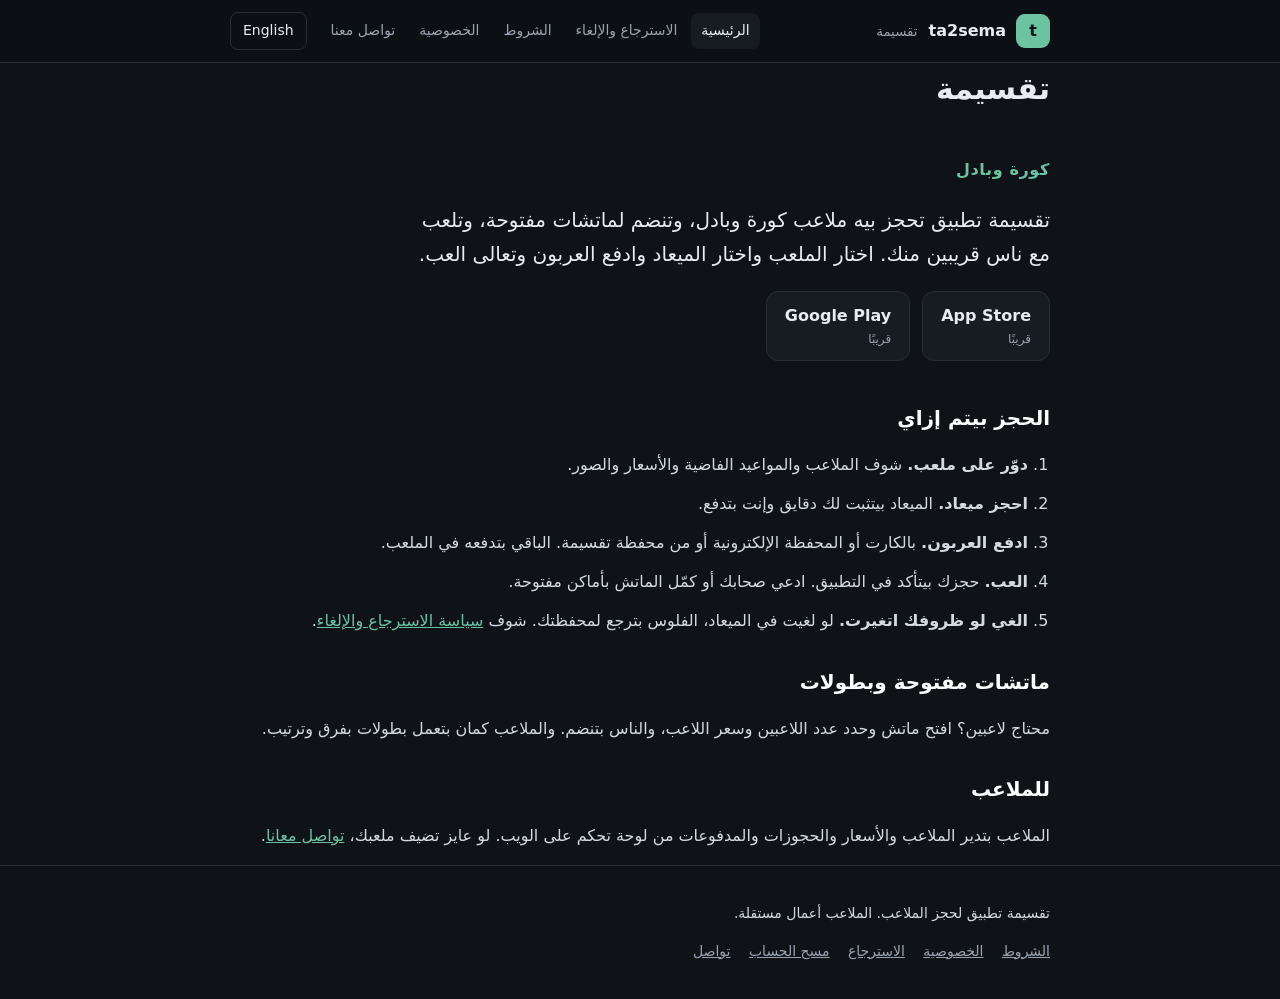
==== ta2sema-site/index.html @ 157a4206 "Add refunds and cancellation policy page, terms of use page, robots.txt, and initial CSS styles" ====
<!doctype html>
<html lang="ar" dir="rtl" data-lang="ar">
<head>
<meta charset="utf-8">
<meta name="viewport" content="width=device-width,initial-scale=1">
<title>ta2sema | ta2sema</title>
<meta name="description" content="ta2sema (تقسيمة): book football and padel pitches, join open matches.">
<meta name="theme-color" content="#0f1318">
<link rel="icon" href="favicon.svg" type="image/svg+xml">
<link rel="stylesheet" href="style.css">
</head>
<body>
<header><div class="wrap bar">
<a class="brand" href="index.html"><span class="logo">t</span><span><b>ta2sema</b> <small class="ar">تقسيمة</small></span></a>
<nav><a href="index.html" class=on><span class="en">Home</span><span class="ar">الرئيسية</span></a><a href="refunds.html"><span class="en">Refunds and cancellation</span><span class="ar">الاسترجاع والإلغاء</span></a><a href="terms.html"><span class="en">Terms</span><span class="ar">الشروط</span></a><a href="privacy.html"><span class="en">Privacy</span><span class="ar">الخصوصية</span></a><a href="contact.html"><span class="en">Contact</span><span class="ar">تواصل معنا</span></a></nav>
<button id="lang" type="button" aria-label="Language"><span class="en">عربي</span><span class="ar">English</span></button>
</div></header>
<main class="wrap">
<h1><span class="en">ta2sema</span><span class="ar">تقسيمة</span></h1>
<div class="en" lang="en" dir="ltr"><section class="hero"><p class="kicker">Football and padel</p><p class="lead">ta2sema is an app to book football and padel pitches, join open matches, and play with people near you. Pick a venue, pick a time, pay your deposit, and show up.</p><div class="badges"><span class="badge">App Store<small>Coming soon</small></span><span class="badge">Google Play<small>Coming soon</small></span></div></section>
<h2>How booking works</h2>
<ol class="steps"><li><b>Find a pitch.</b> Browse venues and see free hours, prices and photos.</li><li><b>Book a slot.</b> The slot is held for a few minutes while you pay.</li><li><b>Pay the deposit.</b> Pay by card or mobile wallet, or from your ta2sema wallet. The rest is paid at the venue.</li><li><b>Play.</b> Your booking is confirmed in the app. Invite friends or fill the match with open spots.</li><li><b>Cancel if plans change.</b> Cancel on time and the money goes back to your wallet. See the <a href="refunds.html">refund and cancellation policy</a>.</li></ol>
<h2>Open matches and tournaments</h2><p>Need more players? Open a match, set the number of players and the price per player, and others join. Venues can also run tournaments with teams and a leaderboard.</p>
<h2>For venues</h2><p>Venues manage pitches, prices, bookings and payments from a web dashboard. To list your venue, <a href="contact.html">contact us</a>.</p></div>
<div class="ar" lang="ar" dir="rtl"><section class="hero"><p class="kicker">كورة وبادل</p><p class="lead">تقسيمة تطبيق تحجز بيه ملاعب كورة وبادل، وتنضم لماتشات مفتوحة، وتلعب مع ناس قريبين منك. اختار الملعب واختار الميعاد وادفع العربون وتعالى العب.</p><div class="badges"><span class="badge">App Store<small>قريبًا</small></span><span class="badge">Google Play<small>قريبًا</small></span></div></section>
<h2>الحجز بيتم إزاي</h2>
<ol class="steps"><li><b>دوّر على ملعب.</b> شوف الملاعب والمواعيد الفاضية والأسعار والصور.</li><li><b>احجز ميعاد.</b> الميعاد بيتثبت لك دقايق وإنت بتدفع.</li><li><b>ادفع العربون.</b> بالكارت أو المحفظة الإلكترونية أو من محفظة تقسيمة. الباقي بتدفعه في الملعب.</li><li><b>العب.</b> حجزك بيتأكد في التطبيق. ادعي صحابك أو كمّل الماتش بأماكن مفتوحة.</li><li><b>الغي لو ظروفك اتغيرت.</b> لو لغيت في الميعاد، الفلوس بترجع لمحفظتك. شوف <a href="refunds.html">سياسة الاسترجاع والإلغاء</a>.</li></ol>
<h2>ماتشات مفتوحة وبطولات</h2><p>محتاج لاعبين؟ افتح ماتش وحدد عدد اللاعبين وسعر اللاعب، والناس بتنضم. والملاعب كمان بتعمل بطولات بفرق وترتيب.</p>
<h2>للملاعب</h2><p>الملاعب بتدير الملاعب والأسعار والحجوزات والمدفوعات من لوحة تحكم على الويب. لو عايز تضيف ملعبك، <a href="contact.html">تواصل معانا</a>.</p></div>
</main>
<footer><div class="wrap">
<p><span class="en">ta2sema is a pitch-booking app. Venues are independent businesses.</span><span class="ar">تقسيمة تطبيق لحجز الملاعب. الملاعب أعمال مستقلة.</span></p>
<p class="links"><a href="terms.html"><span class="en">Terms</span><span class="ar">الشروط</span></a> <a href="privacy.html"><span class="en">Privacy</span><span class="ar">الخصوصية</span></a> <a href="refunds.html"><span class="en">Refunds</span><span class="ar">الاسترجاع</span></a> <a href="delete-account.html"><span class="en">Delete account</span><span class="ar">مسح الحساب</span></a> <a href="contact.html"><span class="en">Contact</span><span class="ar">تواصل</span></a></p>
</div></footer>
<script src="app.js"></script>
</body></html>
---- ta2sema-site/style.css ----
*{box-sizing:border-box}
:root{--bg:#0f1318;--card:#171c23;--line:#262d37;--text:#e8ecf1;--mute:#98a3b1;--acc:#6cc3a0}
html{-webkit-text-size-adjust:100%}
body{margin:0;background:var(--bg);color:var(--text);font:16px/1.7 system-ui,-apple-system,"Segoe UI",Roboto,Helvetica,Arial,sans-serif}
html[data-lang=ar] body{font-family:"Segoe UI",Tahoma,"Noto Naskh Arabic","Noto Sans Arabic",system-ui,sans-serif}
.wrap{max-width:860px;margin:0 auto;padding:0 20px}
header{border-bottom:1px solid var(--line);background:#0c1015;position:sticky;top:0;z-index:5}
.bar{display:flex;align-items:center;gap:14px;flex-wrap:wrap;padding-top:12px;padding-bottom:12px}
.brand{display:flex;align-items:center;gap:10px;color:var(--text);text-decoration:none;margin-inline-end:auto}
.logo{width:34px;height:34px;border-radius:9px;background:var(--acc);color:#0f1318;display:grid;place-items:center;font-weight:800}
.brand small{color:var(--mute);margin-inline-start:6px}
nav{display:flex;gap:4px;flex-wrap:wrap}
nav a{color:var(--mute);text-decoration:none;padding:6px 10px;border-radius:8px;font-size:14px}
nav a:hover,nav a.on{color:var(--text);background:var(--card)}
#lang{background:transparent;border:1px solid var(--line);color:var(--text);padding:6px 12px;border-radius:8px;font:inherit;font-size:14px;cursor:pointer}
main{padding-top:28px;padding-bottom:40px;min-height:60vh}
h1{font-size:30px;line-height:1.3;margin:6px 0 18px}
h2{font-size:20px;margin:30px 0 8px;color:#fff}
p,li{color:#d3dae3}
a{color:var(--acc)}
ul,ol{padding-inline-start:22px}
li{margin:6px 0}
.muted{color:var(--mute)}
.kicker{color:var(--acc);font-weight:700;margin:0;letter-spacing:.04em}
.hero{padding:30px 0 10px}
.lead{font-size:20px;line-height:1.7;max-width:640px;color:var(--text)}
.badges{display:flex;gap:12px;flex-wrap:wrap;margin-top:18px}
.badge{display:inline-flex;flex-direction:column;border:1px solid var(--line);background:var(--card);border-radius:12px;padding:10px 18px;font-weight:600}
.badge small{color:var(--mute);font-weight:400;font-size:12px}
.card{background:var(--card);border:1px solid var(--line);border-radius:14px;padding:6px 20px;margin:16px 0}
.steps li{margin:12px 0}
footer{border-top:1px solid var(--line);padding:22px 0;color:var(--mute);font-size:14px}
footer a{color:var(--mute);margin-inline-end:14px}
.en,.ar{display:none}
html[data-lang=en] .en,html[data-lang=ar] .ar{display:revert}
html[data-lang=en] div.en,html[data-lang=ar] div.ar{display:block}
html[data-lang=en] span.en,html[data-lang=ar] span.ar{display:inline}
h1 span{display:none}
html[data-lang=en] h1 span.en,html[data-lang=ar] h1 span.ar{display:inline}
html[data-lang=en] nav a span.en,html[data-lang=ar] nav a span.ar{display:inline}
@media(max-width:560px){h1{font-size:25px}.lead{font-size:18px}}
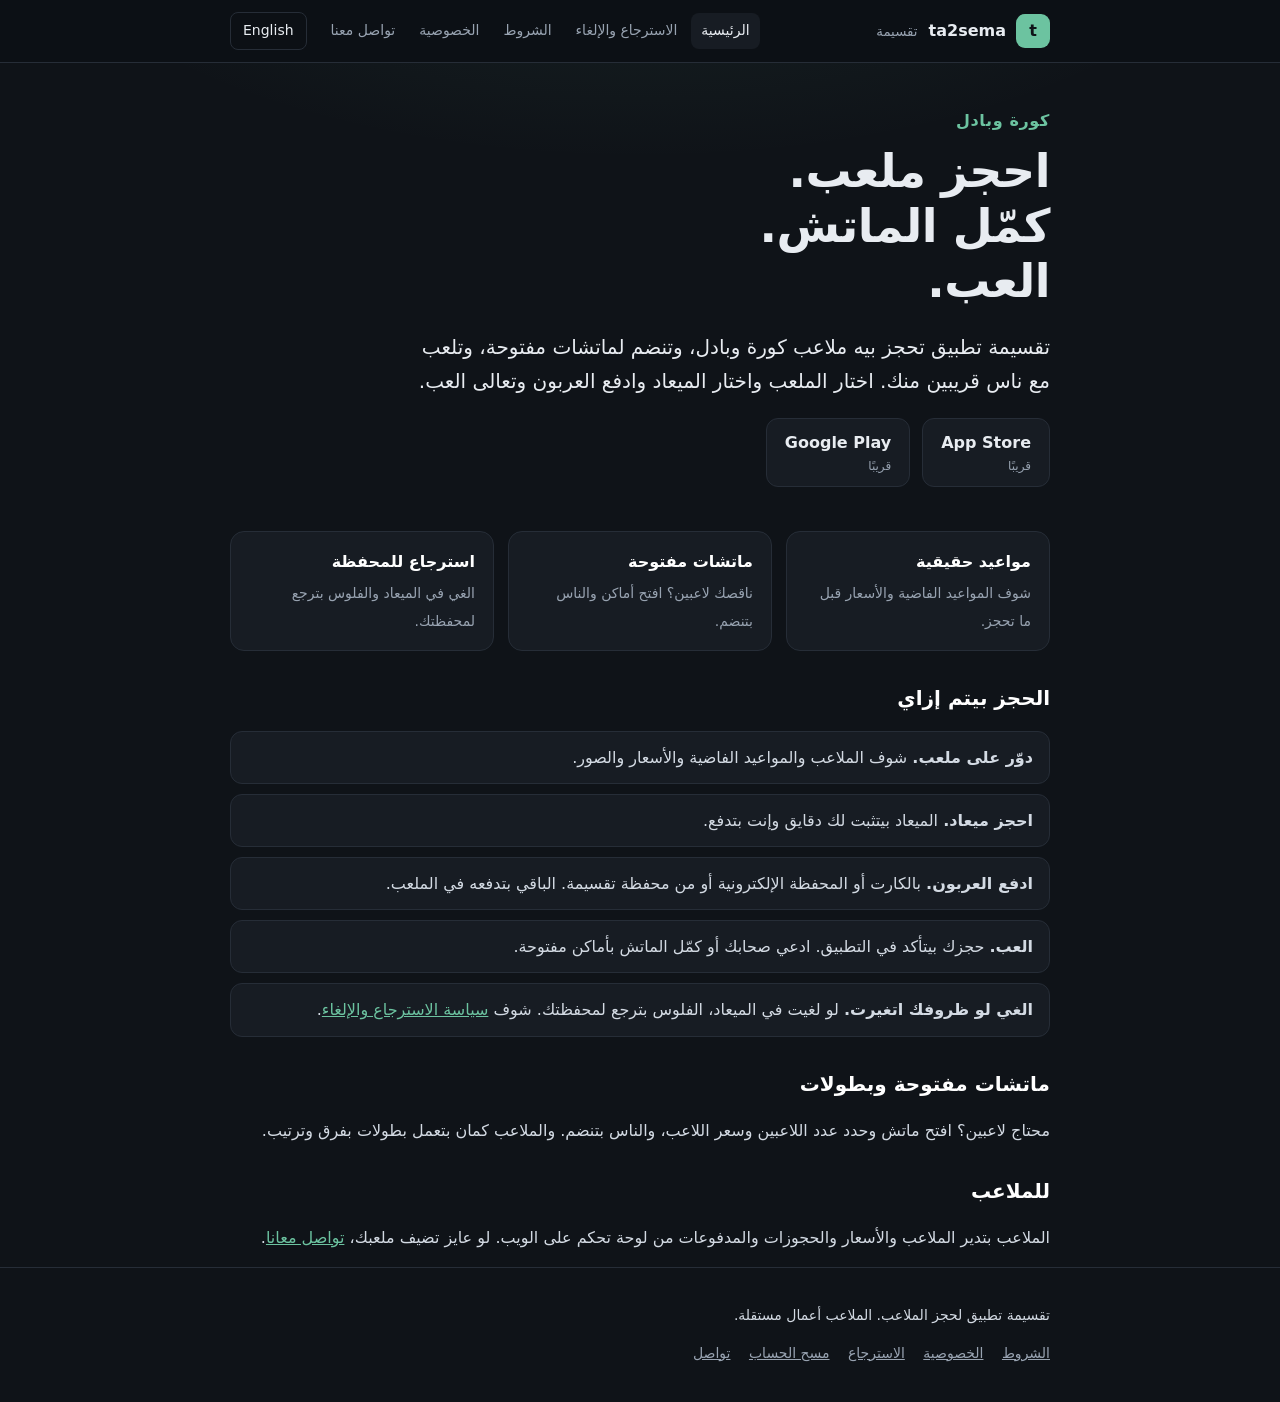
==== commit 717d9170: "Enhance homepage layout with new headings and feature highlights; update styles for improved readabi" ====
--- a/ta2sema-site/index.html
+++ b/ta2sema-site/index.html
@@ -16,13 +16,15 @@
 <button id="lang" type="button" aria-label="Language"><span class="en">عربي</span><span class="ar">English</span></button>
 </div></header>
 <main class="wrap">
-<h1><span class="en">ta2sema</span><span class="ar">تقسيمة</span></h1>
-<div class="en" lang="en" dir="ltr"><section class="hero"><p class="kicker">Football and padel</p><p class="lead">ta2sema is an app to book football and padel pitches, join open matches, and play with people near you. Pick a venue, pick a time, pay your deposit, and show up.</p><div class="badges"><span class="badge">App Store<small>Coming soon</small></span><span class="badge">Google Play<small>Coming soon</small></span></div></section>
+
+<div class="en" lang="en" dir="ltr"><section class="hero"><p class="kicker">Football and padel</p><h1 class="big">Book a pitch.<br>Fill the match.<br>Play.</h1><p class="lead">ta2sema is an app to book football and padel pitches, join open matches, and play with people near you. Pick a venue, pick a time, pay your deposit, and show up.</p><div class="badges"><span class="badge">App Store<small>Coming soon</small></span><span class="badge">Google Play<small>Coming soon</small></span></div></section>
+<div class="feat"><div><b>Real slots</b><span>See free hours and prices before you book.</span></div><div><b>Open matches</b><span>Short of players? Open spots and others join.</span></div><div><b>Wallet refunds</b><span>Cancel on time and the money returns to your wallet.</span></div></div>
 <h2>How booking works</h2>
 <ol class="steps"><li><b>Find a pitch.</b> Browse venues and see free hours, prices and photos.</li><li><b>Book a slot.</b> The slot is held for a few minutes while you pay.</li><li><b>Pay the deposit.</b> Pay by card or mobile wallet, or from your ta2sema wallet. The rest is paid at the venue.</li><li><b>Play.</b> Your booking is confirmed in the app. Invite friends or fill the match with open spots.</li><li><b>Cancel if plans change.</b> Cancel on time and the money goes back to your wallet. See the <a href="refunds.html">refund and cancellation policy</a>.</li></ol>
 <h2>Open matches and tournaments</h2><p>Need more players? Open a match, set the number of players and the price per player, and others join. Venues can also run tournaments with teams and a leaderboard.</p>
 <h2>For venues</h2><p>Venues manage pitches, prices, bookings and payments from a web dashboard. To list your venue, <a href="contact.html">contact us</a>.</p></div>
-<div class="ar" lang="ar" dir="rtl"><section class="hero"><p class="kicker">كورة وبادل</p><p class="lead">تقسيمة تطبيق تحجز بيه ملاعب كورة وبادل، وتنضم لماتشات مفتوحة، وتلعب مع ناس قريبين منك. اختار الملعب واختار الميعاد وادفع العربون وتعالى العب.</p><div class="badges"><span class="badge">App Store<small>قريبًا</small></span><span class="badge">Google Play<small>قريبًا</small></span></div></section>
+<div class="ar" lang="ar" dir="rtl"><section class="hero"><p class="kicker">كورة وبادل</p><h1 class="big">احجز ملعب.<br>كمّل الماتش.<br>العب.</h1><p class="lead">تقسيمة تطبيق تحجز بيه ملاعب كورة وبادل، وتنضم لماتشات مفتوحة، وتلعب مع ناس قريبين منك. اختار الملعب واختار الميعاد وادفع العربون وتعالى العب.</p><div class="badges"><span class="badge">App Store<small>قريبًا</small></span><span class="badge">Google Play<small>قريبًا</small></span></div></section>
+<div class="feat"><div><b>مواعيد حقيقية</b><span>شوف المواعيد الفاضية والأسعار قبل ما تحجز.</span></div><div><b>ماتشات مفتوحة</b><span>ناقصك لاعبين؟ افتح أماكن والناس بتنضم.</span></div><div><b>استرجاع للمحفظة</b><span>الغي في الميعاد والفلوس بترجع لمحفظتك.</span></div></div>
 <h2>الحجز بيتم إزاي</h2>
 <ol class="steps"><li><b>دوّر على ملعب.</b> شوف الملاعب والمواعيد الفاضية والأسعار والصور.</li><li><b>احجز ميعاد.</b> الميعاد بيتثبت لك دقايق وإنت بتدفع.</li><li><b>ادفع العربون.</b> بالكارت أو المحفظة الإلكترونية أو من محفظة تقسيمة. الباقي بتدفعه في الملعب.</li><li><b>العب.</b> حجزك بيتأكد في التطبيق. ادعي صحابك أو كمّل الماتش بأماكن مفتوحة.</li><li><b>الغي لو ظروفك اتغيرت.</b> لو لغيت في الميعاد، الفلوس بترجع لمحفظتك. شوف <a href="refunds.html">سياسة الاسترجاع والإلغاء</a>.</li></ol>
 <h2>ماتشات مفتوحة وبطولات</h2><p>محتاج لاعبين؟ افتح ماتش وحدد عدد اللاعبين وسعر اللاعب، والناس بتنضم. والملاعب كمان بتعمل بطولات بفرق وترتيب.</p>
--- a/ta2sema-site/style.css
+++ b/ta2sema-site/style.css
@@ -1,7 +1,7 @@
 *{box-sizing:border-box}
 :root{--bg:#0f1318;--card:#171c23;--line:#262d37;--text:#e8ecf1;--mute:#98a3b1;--acc:#6cc3a0}
 html{-webkit-text-size-adjust:100%}
-body{margin:0;background:var(--bg);color:var(--text);font:16px/1.7 system-ui,-apple-system,"Segoe UI",Roboto,Helvetica,Arial,sans-serif}
+body{margin:0;background:radial-gradient(900px 400px at 50% -120px,rgba(108,195,160,.10),transparent 70%) no-repeat,var(--bg);color:var(--text);font:16px/1.7 system-ui,-apple-system,"Segoe UI",Roboto,Helvetica,Arial,sans-serif}
 html[data-lang=ar] body{font-family:"Segoe UI",Tahoma,"Noto Naskh Arabic","Noto Sans Arabic",system-ui,sans-serif}
 .wrap{max-width:860px;margin:0 auto;padding:0 20px}
 header{border-bottom:1px solid var(--line);background:#0c1015;position:sticky;top:0;z-index:5}
@@ -28,7 +28,7 @@
 .badge{display:inline-flex;flex-direction:column;border:1px solid var(--line);background:var(--card);border-radius:12px;padding:10px 18px;font-weight:600}
 .badge small{color:var(--mute);font-weight:400;font-size:12px}
 .card{background:var(--card);border:1px solid var(--line);border-radius:14px;padding:6px 20px;margin:16px 0}
-.steps li{margin:12px 0}
+.steps li{margin:10px 0}
 footer{border-top:1px solid var(--line);padding:22px 0;color:var(--mute);font-size:14px}
 footer a{color:var(--mute);margin-inline-end:14px}
 .en,.ar{display:none}
@@ -36,6 +36,15 @@
 html[data-lang=en] div.en,html[data-lang=ar] div.ar{display:block}
 html[data-lang=en] span.en,html[data-lang=ar] span.ar{display:inline}
 h1 span{display:none}
+h1.big{font-size:46px;line-height:1.2;margin:10px 0 14px;font-weight:800;letter-spacing:-.01em}
+.hero{padding:44px 0 18px}
+.feat{display:grid;grid-template-columns:repeat(3,1fr);gap:14px;margin:26px 0}
+.feat div{background:var(--card);border:1px solid var(--line);border-radius:14px;padding:16px 18px}
+.feat b{display:block;color:#fff;margin-bottom:4px}
+.feat span{color:var(--mute);font-size:14px;line-height:1.6}
+.steps{list-style:none;padding:0;counter-reset:s}
+.steps li{counter-increment:s;background:var(--card);border:1px solid var(--line);border-radius:12px;padding:12px 16px;position:relative}
+@media(max-width:700px){.feat{grid-template-columns:1fr}h1.big{font-size:36px}}
 html[data-lang=en] h1 span.en,html[data-lang=ar] h1 span.ar{display:inline}
 html[data-lang=en] nav a span.en,html[data-lang=ar] nav a span.ar{display:inline}
 @media(max-width:560px){h1{font-size:25px}.lead{font-size:18px}}
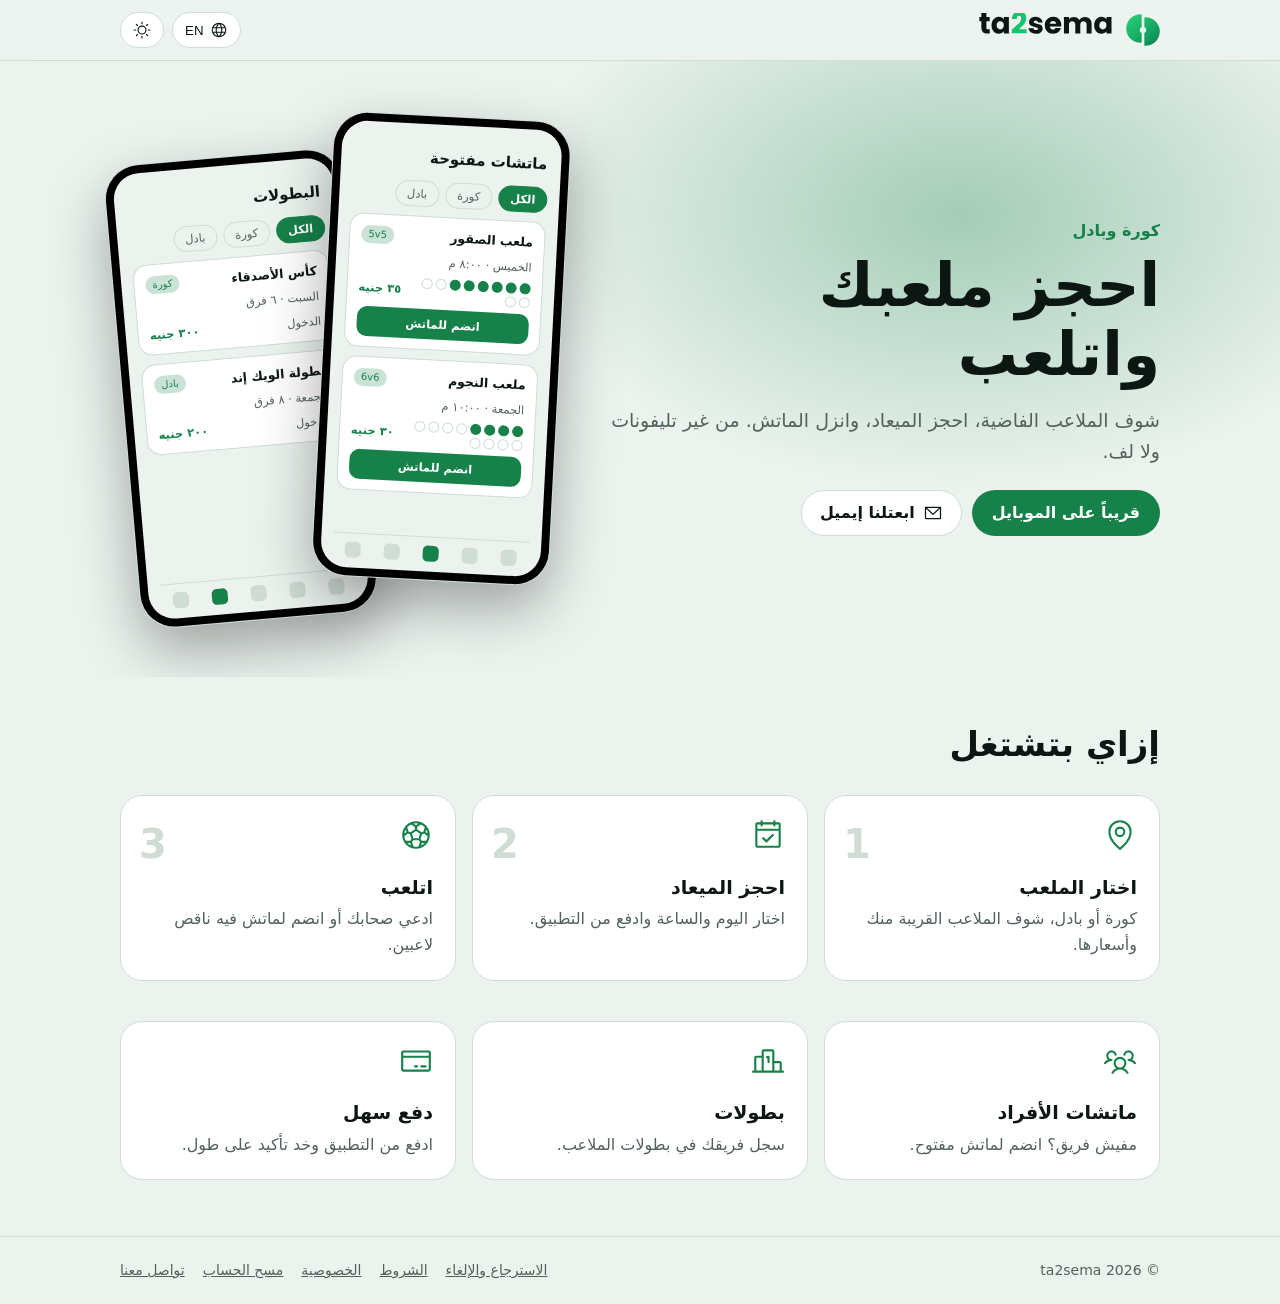
==== commit ef5c7105: "Add terms of use page in Arabic and English" ====
--- a/ta2sema-site/index.html
+++ b/ta2sema-site/index.html
@@ -1,38 +1,73 @@
 <!doctype html>
-<html lang="ar" dir="rtl" data-lang="ar">
-<head>
-<meta charset="utf-8">
+<html lang="ar" dir="rtl"><head><meta charset="utf-8">
 <meta name="viewport" content="width=device-width,initial-scale=1">
-<title>ta2sema | ta2sema</title>
-<meta name="description" content="ta2sema (تقسيمة): book football and padel pitches, join open matches.">
-<meta name="theme-color" content="#0f1318">
+<title>تقسيمة | ta2sema</title>
+<meta name="description" content="احجز ملعب كورة أو بادل واتلعب. ta2sema: book football and padel pitches.">
+<meta name="theme-color" content="#080D11">
 <link rel="icon" href="favicon.svg" type="image/svg+xml">
 <link rel="stylesheet" href="style.css">
-</head>
-<body>
-<header><div class="wrap bar">
-<a class="brand" href="index.html"><span class="logo">t</span><span><b>ta2sema</b> <small class="ar">تقسيمة</small></span></a>
-<nav><a href="index.html" class=on><span class="en">Home</span><span class="ar">الرئيسية</span></a><a href="refunds.html"><span class="en">Refunds and cancellation</span><span class="ar">الاسترجاع والإلغاء</span></a><a href="terms.html"><span class="en">Terms</span><span class="ar">الشروط</span></a><a href="privacy.html"><span class="en">Privacy</span><span class="ar">الخصوصية</span></a><a href="contact.html"><span class="en">Contact</span><span class="ar">تواصل معنا</span></a></nav>
-<button id="lang" type="button" aria-label="Language"><span class="en">عربي</span><span class="ar">English</span></button>
-</div></header>
-<main class="wrap">
-
-<div class="en" lang="en" dir="ltr"><section class="hero"><p class="kicker">Football and padel</p><h1 class="big">Book a pitch.<br>Fill the match.<br>Play.</h1><p class="lead">ta2sema is an app to book football and padel pitches, join open matches, and play with people near you. Pick a venue, pick a time, pay your deposit, and show up.</p><div class="badges"><span class="badge">App Store<small>Coming soon</small></span><span class="badge">Google Play<small>Coming soon</small></span></div></section>
-<div class="feat"><div><b>Real slots</b><span>See free hours and prices before you book.</span></div><div><b>Open matches</b><span>Short of players? Open spots and others join.</span></div><div><b>Wallet refunds</b><span>Cancel on time and the money returns to your wallet.</span></div></div>
-<h2>How booking works</h2>
-<ol class="steps"><li><b>Find a pitch.</b> Browse venues and see free hours, prices and photos.</li><li><b>Book a slot.</b> The slot is held for a few minutes while you pay.</li><li><b>Pay the deposit.</b> Pay by card or mobile wallet, or from your ta2sema wallet. The rest is paid at the venue.</li><li><b>Play.</b> Your booking is confirmed in the app. Invite friends or fill the match with open spots.</li><li><b>Cancel if plans change.</b> Cancel on time and the money goes back to your wallet. See the <a href="refunds.html">refund and cancellation policy</a>.</li></ol>
-<h2>Open matches and tournaments</h2><p>Need more players? Open a match, set the number of players and the price per player, and others join. Venues can also run tournaments with teams and a leaderboard.</p>
-<h2>For venues</h2><p>Venues manage pitches, prices, bookings and payments from a web dashboard. To list your venue, <a href="contact.html">contact us</a>.</p></div>
-<div class="ar" lang="ar" dir="rtl"><section class="hero"><p class="kicker">كورة وبادل</p><h1 class="big">احجز ملعب.<br>كمّل الماتش.<br>العب.</h1><p class="lead">تقسيمة تطبيق تحجز بيه ملاعب كورة وبادل، وتنضم لماتشات مفتوحة، وتلعب مع ناس قريبين منك. اختار الملعب واختار الميعاد وادفع العربون وتعالى العب.</p><div class="badges"><span class="badge">App Store<small>قريبًا</small></span><span class="badge">Google Play<small>قريبًا</small></span></div></section>
-<div class="feat"><div><b>مواعيد حقيقية</b><span>شوف المواعيد الفاضية والأسعار قبل ما تحجز.</span></div><div><b>ماتشات مفتوحة</b><span>ناقصك لاعبين؟ افتح أماكن والناس بتنضم.</span></div><div><b>استرجاع للمحفظة</b><span>الغي في الميعاد والفلوس بترجع لمحفظتك.</span></div></div>
-<h2>الحجز بيتم إزاي</h2>
-<ol class="steps"><li><b>دوّر على ملعب.</b> شوف الملاعب والمواعيد الفاضية والأسعار والصور.</li><li><b>احجز ميعاد.</b> الميعاد بيتثبت لك دقايق وإنت بتدفع.</li><li><b>ادفع العربون.</b> بالكارت أو المحفظة الإلكترونية أو من محفظة تقسيمة. الباقي بتدفعه في الملعب.</li><li><b>العب.</b> حجزك بيتأكد في التطبيق. ادعي صحابك أو كمّل الماتش بأماكن مفتوحة.</li><li><b>الغي لو ظروفك اتغيرت.</b> لو لغيت في الميعاد، الفلوس بترجع لمحفظتك. شوف <a href="refunds.html">سياسة الاسترجاع والإلغاء</a>.</li></ol>
-<h2>ماتشات مفتوحة وبطولات</h2><p>محتاج لاعبين؟ افتح ماتش وحدد عدد اللاعبين وسعر اللاعب، والناس بتنضم. والملاعب كمان بتعمل بطولات بفرق وترتيب.</p>
-<h2>للملاعب</h2><p>الملاعب بتدير الملاعب والأسعار والحجوزات والمدفوعات من لوحة تحكم على الويب. لو عايز تضيف ملعبك، <a href="contact.html">تواصل معانا</a>.</p></div>
+<script>try{var m=localStorage.getItem('t2s-theme');if(!m)m=matchMedia('(prefers-color-scheme: light)').matches?'light':'dark';document.documentElement.dataset.theme=m;var l=localStorage.getItem('t2s-lang')||'ar';document.documentElement.lang=l;document.documentElement.dir=l==='ar'?'rtl':'ltr'}catch(e){}</script>
+</head><body>
+<header class="top"><div class="wrap bar">
+<a class="brand" href="#top" aria-label="ta2sema"><svg class="mark" viewBox="76 92 360 360" aria-hidden="true"><defs><linearGradient id="g" gradientUnits="userSpaceOnUse" x1="106" y1="74" x2="406" y2="470"><stop offset="0" stop-color="#2AD579"/><stop offset=".52" stop-color="#18AD66"/><stop offset="1" stop-color="#097D50"/></linearGradient></defs><path d="M 242.00 106.65 A 150 150 0 1 0 242.00 405.35 L 242.00 304.08 A 35 35 0 0 1 242.00 239.92 Z" fill="url(#g)"/><path d="M 270.00 138.65 A 150 150 0 1 1 270.00 437.35 L 270.00 304.08 A 35 35 0 0 0 270.00 239.92 Z" fill="url(#g)"/></svg><span class="bn"><svg class="wm" viewBox="30 100 800 150" role="img" aria-label="ta2sema"><g transform="translate(40.0 218.5)"><path d="M63.410000000000004 -24.650000000000002V0.0H48.620000000000005Q32.81 0.0 23.970000000000002 -7.735Q15.13 -15.47 15.13 -32.980000000000004V-70.72H3.5700000000000003V-94.86000000000001H15.13V-117.98H44.2V-94.86000000000001H63.24V-70.72H44.2V-32.64Q44.2 -28.39 46.24 -26.520000000000003Q48.28 -24.650000000000002 53.040000000000006 -24.650000000000002Z M115.60000000000002 -96.22000000000001Q125.63000000000002 -96.22000000000001 133.19500000000002 -92.14000000000001Q140.76000000000002 -88.06 144.84000000000003 -81.43V-94.86000000000001H173.91000000000003V0.0H144.84000000000003V-13.430000000000001Q140.59000000000003 -6.800000000000001 133.02500000000003 -2.72Q125.46000000000001 1.36 115.43 1.36Q103.87 1.36 94.35000000000001 -4.675000000000001Q84.83000000000001 -10.71 79.305 -21.845000000000002Q73.78000000000002 -32.980000000000004 73.78000000000002 -47.6Q73.78000000000002 -62.220000000000006 79.305 -73.27000000000001Q84.83000000000001 -84.32000000000001 94.35000000000001 -90.27000000000001Q103.87 -96.22000000000001 115.60000000000002 -96.22000000000001ZM124.10000000000002 -70.89Q115.43 -70.89 109.39500000000001 -64.685Q103.36000000000001 -58.480000000000004 103.36000000000001 -47.6Q103.36000000000001 -36.720000000000006 109.39500000000001 -30.345000000000006Q115.43 -23.970000000000002 124.10000000000002 -23.970000000000002Q132.77 -23.970000000000002 138.805 -30.260000000000005Q144.84000000000003 -36.550000000000004 144.84000000000003 -47.43000000000001Q144.84000000000003 -58.31 138.805 -64.6Q132.77 -70.89 124.10000000000002 -70.89Z" fill="currentColor"/></g><g transform="translate(40.0 218.5)"><path d="M196.35000000000002 -27.540000000000003Q213.01000000000002 -41.31 222.615 -50.150000000000006Q232.22000000000003 -58.99 238.85000000000002 -68.68Q245.48000000000002 -78.37 245.48000000000002 -87.55000000000001Q245.48000000000002 -94.52000000000001 242.25000000000003 -98.43Q239.02000000000004 -102.34 232.56000000000003 -102.34Q226.10000000000002 -102.34 222.44500000000002 -97.495Q218.79000000000002 -92.65 218.79000000000002 -83.81H190.74Q191.08 -98.26 196.94500000000002 -107.95000000000002Q202.81000000000003 -117.64000000000001 212.41500000000002 -122.23000000000002Q222.02 -126.82000000000001 233.75000000000003 -126.82000000000001Q253.98000000000002 -126.82000000000001 264.265 -116.45000000000002Q274.55 -106.08000000000001 274.55 -89.42Q274.55 -71.23 262.14 -55.675000000000004Q249.73000000000002 -40.120000000000005 230.52 -25.330000000000002H276.42V-1.7000000000000002H191.08V-23.290000000000003Q196.86 -27.880000000000003 196.35000000000002 -27.540000000000003Z" fill="#16C46C"/></g><g transform="translate(40.0 218.5)"><path d="M286.96000000000004 -31.110000000000003H315.69000000000005Q316.20000000000005 -26.180000000000003 320.28000000000003 -23.120000000000005Q324.36 -20.060000000000002 330.31000000000006 -20.060000000000002Q335.75000000000006 -20.060000000000002 338.725 -22.185000000000002Q341.70000000000005 -24.310000000000002 341.70000000000005 -27.71Q341.70000000000005 -31.790000000000003 337.45000000000005 -33.745000000000005Q333.20000000000005 -35.7 323.68000000000006 -38.080000000000005Q313.48 -40.46 306.68000000000006 -43.095Q299.88000000000005 -45.730000000000004 294.95000000000005 -51.425000000000004Q290.02000000000004 -57.120000000000005 290.02000000000004 -66.81Q290.02000000000004 -74.97 294.52500000000003 -81.685Q299.03000000000003 -88.4 307.785 -92.31Q316.54 -96.22000000000001 328.61 -96.22000000000001Q346.46000000000004 -96.22000000000001 356.745 -87.38000000000001Q367.03000000000003 -78.54 368.56000000000006 -63.92H341.70000000000005Q341.02000000000004 -68.85000000000001 337.365 -71.74000000000001Q333.71000000000004 -74.63000000000001 327.76000000000005 -74.63000000000001Q322.66 -74.63000000000001 319.94000000000005 -72.67500000000001Q317.22 -70.72 317.22 -67.32000000000001Q317.22 -63.24 321.55500000000006 -61.2Q325.89000000000004 -59.160000000000004 335.07000000000005 -57.120000000000005Q345.61 -54.400000000000006 352.24 -51.765Q358.87000000000006 -49.13 363.88500000000005 -43.265Q368.90000000000003 -37.400000000000006 369.07000000000005 -27.540000000000003Q369.07000000000005 -19.21 364.39500000000004 -12.665000000000001Q359.72 -6.12 350.96500000000003 -2.38Q342.21000000000004 1.36 330.65000000000003 1.36Q318.24000000000007 1.36 308.55000000000007 -2.89Q298.86 -7.140000000000001 293.25 -14.535000000000002Q287.64000000000004 -21.930000000000003 286.96000000000004 -31.110000000000003Z M475.83000000000004 -40.46H410.0400000000001Q410.72 -31.62 415.735 -26.945Q420.75000000000006 -22.270000000000003 428.06000000000006 -22.270000000000003Q438.94000000000005 -22.270000000000003 443.19000000000005 -31.450000000000003H474.13000000000005Q471.75000000000006 -22.1 465.5450000000001 -14.620000000000001Q459.34000000000003 -7.140000000000001 449.99 -2.89Q440.64000000000004 1.36 429.08000000000004 1.36Q415.14000000000004 1.36 404.26000000000005 -4.590000000000001Q393.38000000000005 -10.540000000000001 387.26000000000005 -21.59Q381.14000000000004 -32.64 381.14000000000004 -47.43000000000001Q381.14000000000004 -62.220000000000006 387.17500000000007 -73.27000000000001Q393.21000000000004 -84.32000000000001 404.09000000000003 -90.27000000000001Q414.97 -96.22000000000001 429.08000000000004 -96.22000000000001Q442.85 -96.22000000000001 453.56000000000006 -90.44000000000001Q464.27000000000004 -84.66000000000001 470.30500000000006 -73.95Q476.34000000000003 -63.24 476.34000000000003 -48.96Q476.34000000000003 -44.88 475.83000000000004 -40.46ZM446.59000000000003 -56.61000000000001Q446.59000000000003 -64.09 441.49 -68.51Q436.39000000000004 -72.93 428.74000000000007 -72.93Q421.43000000000006 -72.93 416.4150000000001 -68.68Q411.40000000000003 -64.43 410.21000000000004 -56.61000000000001Z M651.27 -55.42V0.0H622.37V-51.510000000000005Q622.37 -60.690000000000005 617.5250000000001 -65.705Q612.6800000000001 -70.72 604.1800000000001 -70.72Q595.6800000000001 -70.72 590.835 -65.705Q585.99 -60.690000000000005 585.99 -51.510000000000005V0.0H557.09V-51.510000000000005Q557.09 -60.690000000000005 552.2450000000001 -65.705Q547.4000000000001 -70.72 538.9 -70.72Q530.4 -70.72 525.5550000000001 -65.705Q520.71 -60.690000000000005 520.71 -51.510000000000005V0.0H491.64000000000004V-94.86000000000001H520.71V-82.96000000000001Q525.13 -88.91000000000001 532.27 -92.39500000000001Q539.4100000000001 -95.88000000000001 548.4200000000001 -95.88000000000001Q559.13 -95.88000000000001 567.5450000000001 -91.29Q575.96 -86.7 580.72 -78.2Q585.6500000000001 -86.02000000000001 594.1500000000001 -90.95000000000002Q602.6500000000001 -95.88000000000001 612.6800000000001 -95.88000000000001Q630.36 -95.88000000000001 640.815 -85.17000000000002Q651.27 -74.46000000000001 651.27 -55.42Z M707.71 -96.22000000000001Q717.74 -96.22000000000001 725.3050000000001 -92.14000000000001Q732.87 -88.06 736.95 -81.43V-94.86000000000001H766.02V0.0H736.95V-13.430000000000001Q732.7 -6.800000000000001 725.135 -2.72Q717.57 1.36 707.54 1.36Q695.98 1.36 686.46 -4.675000000000001Q676.9399999999999 -10.71 671.415 -21.845000000000002Q665.89 -32.980000000000004 665.89 -47.6Q665.89 -62.220000000000006 671.415 -73.27000000000001Q676.9399999999999 -84.32000000000001 686.46 -90.27000000000001Q695.98 -96.22000000000001 707.71 -96.22000000000001ZM716.21 -70.89Q707.54 -70.89 701.505 -64.685Q695.47 -58.480000000000004 695.47 -47.6Q695.47 -36.720000000000006 701.505 -30.345000000000006Q707.54 -23.970000000000002 716.21 -23.970000000000002Q724.88 -23.970000000000002 730.915 -30.260000000000005Q736.95 -36.550000000000004 736.95 -47.43000000000001Q736.95 -58.31 730.915 -64.6Q724.88 -70.89 716.21 -70.89Z" fill="currentColor"/></g></svg></span></a>
+<div class="tools">
+<button id="lang" class="chip" type="button" aria-label="Language"><svg class="ic" viewBox="0 0 256 256" fill="currentColor" aria-hidden="true">
+      <path d="M128 24a104 104 0 1 0 104 104A104.12 104.12 0 0 0 128 24m88 104a87.6 87.6 0 0 1-3.33 24h-38.51a157.4 157.4 0 0 0 0-48h38.51a87.6 87.6 0 0 1 3.33 24m-114 40h52a115.1 115.1 0 0 1-26 45 115.3 115.3 0 0 1-26-45m-3.9-16a140.8 140.8 0 0 1 0-48h59.88a140.8 140.8 0 0 1 0 48ZM40 128a87.6 87.6 0 0 1 3.33-24h38.51a157.4 157.4 0 0 0 0 48H43.33A87.6 87.6 0 0 1 40 128m114-40h-52a115.1 115.1 0 0 1 26-45 115.3 115.3 0 0 1 26 45m52.33 0h-35.62a135.3 135.3 0 0 0-22.3-45.6A88.29 88.29 0 0 1 206.37 88Zm-98.74-45.6A135.3 135.3 0 0 0 85.29 88H49.63a88.29 88.29 0 0 1 57.96-45.6M49.63 168h35.66a135.3 135.3 0 0 0 22.3 45.6A88.29 88.29 0 0 1 49.63 168m98.78 45.6a135.3 135.3 0 0 0 22.3-45.6h35.66a88.29 88.29 0 0 1-57.96 45.6" />
+    </svg><span id="langtxt">EN</span></button>
+<button id="theme" class="chip" type="button" aria-label="Theme"><span class="sun"><svg class="ic" viewBox="0 0 256 256" fill="currentColor" aria-hidden="true">
+      <path d="M120 40V16a8 8 0 0 1 16 0v24a8 8 0 0 1-16 0m72 88a64 64 0 1 1-64-64 64.07 64.07 0 0 1 64 64m-16 0a48 48 0 1 0-48 48 48.05 48.05 0 0 0 48-48M58.34 69.66a8 8 0 0 0 11.32-11.32l-16-16a8 8 0 0 0-11.32 11.32Zm0 116.68-16 16a8 8 0 0 0 11.32 11.32l16-16a8 8 0 0 0-11.32-11.32M192 72a8 8 0 0 0 5.66-2.34l16-16a8 8 0 0 0-11.32-11.32l-16 16A8 8 0 0 0 192 72m5.66 114.34a8 8 0 0 0-11.32 11.32l16 16a8 8 0 0 0 11.32-11.32ZM48 128a8 8 0 0 0-8-8H16a8 8 0 0 0 0 16h24a8 8 0 0 0 8-8m80 80a8 8 0 0 0-8 8v24a8 8 0 0 0 16 0v-24a8 8 0 0 0-8-8m112-88h-24a8 8 0 0 0 0 16h24a8 8 0 0 0 0-16" />
+    </svg></span><span class="moon"><svg class="ic" viewBox="0 0 256 256" fill="currentColor" aria-hidden="true">
+      <path d="M233.54 142.23a8 8 0 0 0-8-2 88.08 88.08 0 0 1-109.8-109.8 8 8 0 0 0-10-10 104.84 104.84 0 0 0-52.91 37A104 104 0 0 0 136 224a103.1 103.1 0 0 0 62.52-20.88 104.84 104.84 0 0 0 37-52.91 8 8 0 0 0-1.98-7.98m-44.64 48.11A88 88 0 0 1 65.66 67.11a89 89 0 0 1 31.4-26A106 106 0 0 0 96 56a104.11 104.11 0 0 0 104 104 106 106 0 0 0 14.92-1.06 89 89 0 0 1-26.02 31.4" />
+    </svg></span></button>
+</div></div></header>
+<main id="top">
+<section class="hero"><div class="wrap hero-grid">
+<div class="copy">
+<p class="eyebrow" data-ar="كورة وبادل" data-en="Football and padel">كورة وبادل</p>
+<h1 data-ar="احجز ملعبك واتلعب" data-en="Book your pitch. Play.">احجز ملعبك واتلعب</h1>
+<p class="lead" data-ar="شوف الملاعب الفاضية، احجز الميعاد، وانزل الماتش. من غير تليفونات ولا لف." data-en="See which pitches are free, book your slot, and show up to play. No phone calls, no chasing.">شوف الملاعب الفاضية، احجز الميعاد، وانزل الماتش. من غير تليفونات ولا لف.</p>
+<div class="cta" id="cta"><span class="soon" data-ar="قريباً على الموبايل" data-en="Coming soon to your phone">قريباً على الموبايل</span>
+<a id="wa" class="btn" hidden target="_blank" rel="noopener"><svg class="ic" viewBox="0 0 256 256" fill="currentColor" aria-hidden="true">
+      <path d="m187.58 144.84-32-16a8 8 0 0 0-8 .5l-14.69 9.8a40.55 40.55 0 0 1-16-16l9.8-14.69a8 8 0 0 0 .5-8l-16-32A8 8 0 0 0 104 64a40 40 0 0 0-40 40 88.1 88.1 0 0 0 88 88 40 40 0 0 0 40-40 8 8 0 0 0-4.42-7.16M152 176a72.08 72.08 0 0 1-72-72 24 24 0 0 1 19.29-23.54l11.48 23L101 118a8 8 0 0 0-.73 7.51 56.47 56.47 0 0 0 30.15 30.15A8 8 0 0 0 138 155l14.61-9.74 23 11.48A24 24 0 0 1 152 176M128 24a104 104 0 0 0-91.82 152.88l-11.35 34.05a16 16 0 0 0 20.24 20.24l34.05-11.35A104 104 0 1 0 128 24m0 192a87.87 87.87 0 0 1-44.06-11.81 8 8 0 0 0-6.54-.67L40 216l12.47-37.4a8 8 0 0 0-.66-6.54A88 88 0 1 1 128 216" />
+    </svg><span data-ar="كلمنا على واتساب" data-en="Message us on WhatsApp">كلمنا على واتساب</span></a>
+<a id="mail" class="btn ghost" hidden><svg class="ic" viewBox="0 0 256 256" fill="currentColor" aria-hidden="true">
+      <path d="M224 48H32a8 8 0 0 0-8 8v136a16 16 0 0 0 16 16h176a16 16 0 0 0 16-16V56a8 8 0 0 0-8-8m-20.57 16L128 133.15 52.57 64ZM216 192H40V74.19l82.59 75.71a8 8 0 0 0 10.82 0L216 74.19z" />
+    </svg><span data-ar="ابعتلنا إيميل" data-en="Email us">ابعتلنا إيميل</span></a></div>
+</div>
+<div class="phones" aria-hidden="true"><div class="phone p2"><div class="scr"><div class="sb"><b data-ar="البطولات" data-en="Tournaments">البطولات</b></div>
+<div class="tabs"><span class="on" data-ar="الكل" data-en="All">الكل</span><span data-ar="كورة" data-en="Football">كورة</span><span data-ar="بادل" data-en="Padel">بادل</span></div>
+<div class="mc"><div class="r"><b data-ar="كأس الأصدقاء" data-en="Friends Cup">كأس الأصدقاء</b><em data-ar="كورة" data-en="Football">كورة</em></div><p data-ar="السبت · ٦ فرق" data-en="Sat · 6 teams">السبت · ٦ فرق</p><div class="r"><span class="muted2" data-ar="الدخول" data-en="Entry">الدخول</span><strong data-ar="٣٠٠ جنيه" data-en="300 EGP">٣٠٠ جنيه</strong></div></div>
+<div class="mc"><div class="r"><b data-ar="بطولة الويك إند" data-en="Weekend Open">بطولة الويك إند</b><em data-ar="بادل" data-en="Padel">بادل</em></div><p data-ar="الجمعة · ٨ فرق" data-en="Fri · 8 teams">الجمعة · ٨ فرق</p><div class="r"><span class="muted2" data-ar="الدخول" data-en="Entry">الدخول</span><strong data-ar="٢٠٠ جنيه" data-en="200 EGP">٢٠٠ جنيه</strong></div></div>
+<div class="nav"><i></i><i></i><i></i><i class="on"></i><i></i></div></div></div><div class="phone p1"><div class="scr"><div class="sb"><b data-ar="ماتشات مفتوحة" data-en="Open matches">ماتشات مفتوحة</b></div>
+<div class="tabs"><span class="on" data-ar="الكل" data-en="All">الكل</span><span data-ar="كورة" data-en="Football">كورة</span><span data-ar="بادل" data-en="Padel">بادل</span></div>
+<div class="mc"><div class="r"><b data-ar="ملعب الصقور" data-en="Falcon Arena">ملعب الصقور</b><em>5v5</em></div><p data-ar="الخميس · ٨:٠٠ م" data-en="Thu · 8:00 PM">الخميس · ٨:٠٠ م</p><div class="r"><span class="dots"><i class="d on"></i><i class="d on"></i><i class="d on"></i><i class="d on"></i><i class="d on"></i><i class="d on"></i><i class="d"></i><i class="d"></i><i class="d"></i><i class="d"></i></span><strong data-ar="٣٥ جنيه" data-en="35 EGP">٣٥ جنيه</strong></div><div class="go" data-ar="انضم للماتش" data-en="Join match">انضم للماتش</div></div>
+<div class="mc"><div class="r"><b data-ar="ملعب النجوم" data-en="Star Court">ملعب النجوم</b><em>6v6</em></div><p data-ar="الجمعة · ١٠:٠٠ م" data-en="Fri · 10:00 PM">الجمعة · ١٠:٠٠ م</p><div class="r"><span class="dots"><i class="d on"></i><i class="d on"></i><i class="d on"></i><i class="d on"></i><i class="d"></i><i class="d"></i><i class="d"></i><i class="d"></i><i class="d"></i><i class="d"></i><i class="d"></i><i class="d"></i></span><strong data-ar="٣٠ جنيه" data-en="30 EGP">٣٠ جنيه</strong></div><div class="go" data-ar="انضم للماتش" data-en="Join match">انضم للماتش</div></div>
+<div class="nav"><i></i><i></i><i class="on"></i><i></i><i></i></div></div></div></div></div></section>
+<section class="how"><div class="wrap">
+<h2 data-ar="إزاي بتشتغل" data-en="How it works">إزاي بتشتغل</h2>
+<ol class="steps">
+<li><span class="n">1</span><svg class="ic" viewBox="0 0 256 256" fill="currentColor" aria-hidden="true">
+      <path d="M128 64a40 40 0 1 0 40 40 40 40 0 0 0-40-40m0 64a24 24 0 1 1 24-24 24 24 0 0 1-24 24m0-112a88.1 88.1 0 0 0-88 88c0 31.4 14.51 64.68 42 96.25a254.2 254.2 0 0 0 41.45 38.3 8 8 0 0 0 9.18 0 254.2 254.2 0 0 0 41.37-38.3c27.45-31.57 42-64.85 42-96.25a88.1 88.1 0 0 0-88-88m0 206c-16.53-13-72-60.75-72-118a72 72 0 0 1 144 0c0 57.23-55.47 105-72 118" />
+    </svg><h3 data-ar="اختار الملعب" data-en="Pick a pitch">اختار الملعب</h3><p data-ar="كورة أو بادل، شوف الملاعب القريبة منك وأسعارها." data-en="Football or padel. See pitches near you with their prices.">كورة أو بادل، شوف الملاعب القريبة منك وأسعارها.</p></li>
+<li><span class="n">2</span><svg class="ic" viewBox="0 0 256 256" fill="currentColor" aria-hidden="true">
+      <path d="M208 32h-24v-8a8 8 0 0 0-16 0v8H88v-8a8 8 0 0 0-16 0v8H48a16 16 0 0 0-16 16v160a16 16 0 0 0 16 16h160a16 16 0 0 0 16-16V48a16 16 0 0 0-16-16M72 48v8a8 8 0 0 0 16 0v-8h80v8a8 8 0 0 0 16 0v-8h24v32H48V48Zm136 160H48V96h160zm-38.34-85.66a8 8 0 0 1 0 11.32l-48 48a8 8 0 0 1-11.32 0l-24-24a8 8 0 0 1 11.32-11.32L116 164.69l42.34-42.35a8 8 0 0 1 11.32 0" />
+    </svg><h3 data-ar="احجز الميعاد" data-en="Book your slot">احجز الميعاد</h3><p data-ar="اختار اليوم والساعة وادفع من التطبيق." data-en="Choose the day and time, then pay in the app.">اختار اليوم والساعة وادفع من التطبيق.</p></li>
+<li><span class="n">3</span><svg class="ic" viewBox="0 0 256 256" fill="currentColor" aria-hidden="true">
+      <path d="M128 24a104 104 0 1 0 104 104A104.11 104.11 0 0 0 128 24m76.52 147.42H170.9l-9.26-12.76 12.63-36.78 15-4.89 26.24 20.13a87.4 87.4 0 0 1-10.99 34.3m-164-34.3L66.71 117l15 4.89 12.63 36.78-9.24 12.75H51.48a87.4 87.4 0 0 1-11.01-34.3Zm10-50.64 5.51 18.6-15.32 11.69a87.3 87.3 0 0 1 9.72-30.29ZM109 152l-11.46-33.35L128 97.71l30.46 20.94L147 152Zm91.07-46.92 5.51-18.6a87.3 87.3 0 0 1 9.72 30.29Zm-6.2-35.38-9.51 32.08-15.07 4.89L136 83.79V68.21l29.09-20a88.6 88.6 0 0 1 28.77 21.49Zm-47.8-27.83L128 54.29l-18.07-12.42a88.2 88.2 0 0 1 36.14 0m-55.16 6.34 29.09 20v15.58l-33.28 22.88-15.07-4.89-9.51-32.08a88.6 88.6 0 0 1 28.77-21.49M63.15 187.42h20.37l7.17 20.27a88.4 88.4 0 0 1-27.54-20.27M110 214.13l-11.88-33.42 9.23-12.71h41.3l9.23 12.71-11.83 33.42a88 88 0 0 1-36.1 0Zm55.36-6.44 7.17-20.27h20.37a88.4 88.4 0 0 1-27.59 20.27Z" />
+    </svg><h3 data-ar="اتلعب" data-en="Play">اتلعب</h3><p data-ar="ادعي صحابك أو انضم لماتش فيه ناقص لاعبين." data-en="Invite your friends, or join a match that needs players.">ادعي صحابك أو انضم لماتش فيه ناقص لاعبين.</p></li>
+</ol></div></section>
+<section class="more"><div class="wrap grid3">
+<div class="card"><svg class="ic" viewBox="0 0 256 256" fill="currentColor" aria-hidden="true">
+      <path d="M244.8 150.4a8 8 0 0 1-11.2-1.6A51.6 51.6 0 0 0 192 128a8 8 0 0 1-7.37-4.89 8 8 0 0 1 0-6.22A8 8 0 0 1 192 112a24 24 0 1 0-23.24-30 8 8 0 1 1-15.5-4A40 40 0 1 1 219 117.51a67.94 67.94 0 0 1 27.43 21.68 8 8 0 0 1-1.63 11.21M190.92 212a8 8 0 1 1-13.84 8 57 57 0 0 0-98.16 0 8 8 0 1 1-13.84-8 72.06 72.06 0 0 1 33.74-29.92 48 48 0 1 1 58.36 0A72.06 72.06 0 0 1 190.92 212M128 176a32 32 0 1 0-32-32 32 32 0 0 0 32 32m-56-56a8 8 0 0 0-8-8 24 24 0 1 1 23.24-30 8 8 0 1 0 15.5-4A40 40 0 1 0 37 117.51a67.94 67.94 0 0 0-27.4 21.68 8 8 0 1 0 12.8 9.61A51.6 51.6 0 0 1 64 128a8 8 0 0 0 8-8" />
+    </svg><h3 data-ar="ماتشات الأفراد" data-en="Solo matches">ماتشات الأفراد</h3><p data-ar="مفيش فريق؟ انضم لماتش مفتوح." data-en="No team? Join an open match.">مفيش فريق؟ انضم لماتش مفتوح.</p></div>
+<div class="card"><svg class="ic" viewBox="0 0 256 256" fill="currentColor" aria-hidden="true">
+      <path d="M112.41 102.53a8 8 0 0 1 5.06-10.12l12-4A8 8 0 0 1 140 96v40a8 8 0 0 1-16 0v-28.9l-1.47.49a8 8 0 0 1-10.12-5.06M248 208a8 8 0 0 1-8 8H16a8 8 0 0 1 0-16h8v-96a16 16 0 0 1 16-16h40V56a16 16 0 0 1 16-16h64a16 16 0 0 1 16 16v72h40a16 16 0 0 1 16 16v56h8a8 8 0 0 1 8 8m-72-64v56h40v-56Zm-80 56h64V56H96Zm-56 0h40v-96H40Z" />
+    </svg><h3 data-ar="بطولات" data-en="Tournaments">بطولات</h3><p data-ar="سجل فريقك في بطولات الملاعب." data-en="Enter your team in pitch tournaments.">سجل فريقك في بطولات الملاعب.</p></div>
+<div class="card"><svg class="ic" viewBox="0 0 256 256" fill="currentColor" aria-hidden="true">
+      <path d="M224 48H32a16 16 0 0 0-16 16v128a16 16 0 0 0 16 16h192a16 16 0 0 0 16-16V64a16 16 0 0 0-16-16m0 16v24H32V64Zm0 128H32v-88h192zm-16-24a8 8 0 0 1-8 8h-32a8 8 0 0 1 0-16h32a8 8 0 0 1 8 8m-64 0a8 8 0 0 1-8 8h-16a8 8 0 0 1 0-16h16a8 8 0 0 1 8 8" />
+    </svg><h3 data-ar="دفع سهل" data-en="Easy payment">دفع سهل</h3><p data-ar="ادفع من التطبيق وخد تأكيد على طول." data-en="Pay in the app and get instant confirmation.">ادفع من التطبيق وخد تأكيد على طول.</p></div>
+</div></section>
 </main>
-<footer><div class="wrap">
-<p><span class="en">ta2sema is a pitch-booking app. Venues are independent businesses.</span><span class="ar">تقسيمة تطبيق لحجز الملاعب. الملاعب أعمال مستقلة.</span></p>
-<p class="links"><a href="terms.html"><span class="en">Terms</span><span class="ar">الشروط</span></a> <a href="privacy.html"><span class="en">Privacy</span><span class="ar">الخصوصية</span></a> <a href="refunds.html"><span class="en">Refunds</span><span class="ar">الاسترجاع</span></a> <a href="delete-account.html"><span class="en">Delete account</span><span class="ar">مسح الحساب</span></a> <a href="contact.html"><span class="en">Contact</span><span class="ar">تواصل</span></a></p>
-</div></footer>
-<script src="app.js"></script>
+<footer><div class="wrap foot"><span>© <span id="yr"></span> ta2sema</span><nav><a href="refunds.html" data-ar="الاسترجاع والإلغاء" data-en="Refunds and cancellation">الاسترجاع والإلغاء</a><a href="terms.html" data-ar="الشروط" data-en="Terms">الشروط</a><a href="privacy.html" data-ar="الخصوصية" data-en="Privacy">الخصوصية</a><a href="delete-account.html" data-ar="مسح الحساب" data-en="Delete account">مسح الحساب</a><a href="contact.html" data-ar="تواصل معنا" data-en="Contact">تواصل معنا</a></nav></div></footer>
+<script src="config.js"></script><script src="app.js"></script>
 </body></html>
--- a/ta2sema-site/style.css
+++ b/ta2sema-site/style.css
@@ -1,50 +1,54 @@
-*{box-sizing:border-box}
-:root{--bg:#0f1318;--card:#171c23;--line:#262d37;--text:#e8ecf1;--mute:#98a3b1;--acc:#6cc3a0}
-html{-webkit-text-size-adjust:100%}
-body{margin:0;background:radial-gradient(900px 400px at 50% -120px,rgba(108,195,160,.10),transparent 70%) no-repeat,var(--bg);color:var(--text);font:16px/1.7 system-ui,-apple-system,"Segoe UI",Roboto,Helvetica,Arial,sans-serif}
-html[data-lang=ar] body{font-family:"Segoe UI",Tahoma,"Noto Naskh Arabic","Noto Sans Arabic",system-ui,sans-serif}
-.wrap{max-width:860px;margin:0 auto;padding:0 20px}
-header{border-bottom:1px solid var(--line);background:#0c1015;position:sticky;top:0;z-index:5}
-.bar{display:flex;align-items:center;gap:14px;flex-wrap:wrap;padding-top:12px;padding-bottom:12px}
-.brand{display:flex;align-items:center;gap:10px;color:var(--text);text-decoration:none;margin-inline-end:auto}
-.logo{width:34px;height:34px;border-radius:9px;background:var(--acc);color:#0f1318;display:grid;place-items:center;font-weight:800}
-.brand small{color:var(--mute);margin-inline-start:6px}
-nav{display:flex;gap:4px;flex-wrap:wrap}
-nav a{color:var(--mute);text-decoration:none;padding:6px 10px;border-radius:8px;font-size:14px}
-nav a:hover,nav a.on{color:var(--text);background:var(--card)}
-#lang{background:transparent;border:1px solid var(--line);color:var(--text);padding:6px 12px;border-radius:8px;font:inherit;font-size:14px;cursor:pointer}
-main{padding-top:28px;padding-bottom:40px;min-height:60vh}
-h1{font-size:30px;line-height:1.3;margin:6px 0 18px}
-h2{font-size:20px;margin:30px 0 8px;color:#fff}
-p,li{color:#d3dae3}
-a{color:var(--acc)}
-ul,ol{padding-inline-start:22px}
-li{margin:6px 0}
-.muted{color:var(--mute)}
-.kicker{color:var(--acc);font-weight:700;margin:0;letter-spacing:.04em}
-.hero{padding:30px 0 10px}
-.lead{font-size:20px;line-height:1.7;max-width:640px;color:var(--text)}
-.badges{display:flex;gap:12px;flex-wrap:wrap;margin-top:18px}
-.badge{display:inline-flex;flex-direction:column;border:1px solid var(--line);background:var(--card);border-radius:12px;padding:10px 18px;font-weight:600}
-.badge small{color:var(--mute);font-weight:400;font-size:12px}
-.card{background:var(--card);border:1px solid var(--line);border-radius:14px;padding:6px 20px;margin:16px 0}
-.steps li{margin:10px 0}
-footer{border-top:1px solid var(--line);padding:22px 0;color:var(--mute);font-size:14px}
-footer a{color:var(--mute);margin-inline-end:14px}
-.en,.ar{display:none}
-html[data-lang=en] .en,html[data-lang=ar] .ar{display:revert}
-html[data-lang=en] div.en,html[data-lang=ar] div.ar{display:block}
-html[data-lang=en] span.en,html[data-lang=ar] span.ar{display:inline}
-h1 span{display:none}
-h1.big{font-size:46px;line-height:1.2;margin:10px 0 14px;font-weight:800;letter-spacing:-.01em}
-.hero{padding:44px 0 18px}
-.feat{display:grid;grid-template-columns:repeat(3,1fr);gap:14px;margin:26px 0}
-.feat div{background:var(--card);border:1px solid var(--line);border-radius:14px;padding:16px 18px}
-.feat b{display:block;color:#fff;margin-bottom:4px}
-.feat span{color:var(--mute);font-size:14px;line-height:1.6}
-.steps{list-style:none;padding:0;counter-reset:s}
-.steps li{counter-increment:s;background:var(--card);border:1px solid var(--line);border-radius:12px;padding:12px 16px;position:relative}
-@media(max-width:700px){.feat{grid-template-columns:1fr}h1.big{font-size:36px}}
-html[data-lang=en] h1 span.en,html[data-lang=ar] h1 span.ar{display:inline}
-html[data-lang=en] nav a span.en,html[data-lang=ar] nav a span.ar{display:inline}
-@media(max-width:560px){h1{font-size:25px}.lead{font-size:18px}}
+
+:root{--bg:#080D11;--surface:#0A1014;--card:#10171C;--line:#22303A;--text:#F4FAF8;--muted:#8E9CA6;--accent:#3FC177;--accent2:#63DC96;--on:#04160C}
+:root[data-theme=light]{--bg:#ECF3EF;--surface:#fff;--card:#fff;--line:#CFDDD5;--text:#0C1713;--muted:#52625A;--accent:#16824A;--accent2:#2BAA66;--on:#fff}
+*{box-sizing:border-box}html{scroll-behavior:smooth}
+body{margin:0;background:var(--bg);color:var(--text);font-family:system-ui,-apple-system,"Segoe UI",Roboto,"Noto Sans Arabic","Noto Sans",sans-serif;line-height:1.6;-webkit-font-smoothing:antialiased}
+.wrap{max-width:1080px;margin:0 auto;padding:0 20px}
+.ic{width:28px;height:28px;flex:none}
+.top{position:sticky;top:0;z-index:5;background:color-mix(in srgb,var(--bg) 82%,transparent);backdrop-filter:blur(14px);border-bottom:1px solid var(--line)}
+.bar{display:flex;align-items:center;justify-content:space-between;height:60px}
+.brand{display:flex;align-items:center;gap:10px;color:var(--text);text-decoration:none}.mark{width:34px;height:34px}.wm{height:26px;width:auto}
+.tools{display:flex;gap:8px}.chip{display:flex;align-items:center;gap:6px;height:36px;padding:0 12px;border-radius:999px;border:1px solid var(--line);background:var(--card);color:var(--text);font:600 13px inherit;cursor:pointer}.chip .ic{width:18px;height:18px}
+:root[data-theme=dark] .sun,:root[data-theme=light] .moon{display:none}.chip span{display:inline-flex}
+.hero{position:relative;overflow:hidden;padding:56px 0 40px}
+.hero::before{content:"";position:absolute;inset:-20% -10% auto auto;width:70%;height:90%;background:radial-gradient(closest-side,color-mix(in srgb,var(--accent) 34%,transparent),transparent);pointer-events:none}
+.hero-grid{position:relative;display:grid;grid-template-columns:1.1fr .9fr;gap:32px;align-items:center}
+.eyebrow{color:var(--accent);font-weight:700;margin:0 0 8px}
+h1{font-size:clamp(34px,6vw,60px);line-height:1.15;margin:0 0 16px;font-weight:800}
+.lead{color:var(--muted);font-size:clamp(16px,2vw,19px);max-width:30em;margin:0 0 24px}
+.cta{display:flex;flex-wrap:wrap;gap:10px;align-items:center}
+.soon{display:inline-flex;align-items:center;height:46px;padding:0 20px;border-radius:999px;background:var(--accent);color:var(--on);font-weight:800}
+.btn{display:inline-flex;align-items:center;gap:8px;height:46px;padding:0 18px;border-radius:999px;background:var(--card);color:var(--text);border:1px solid var(--line);text-decoration:none;font-weight:700}.btn[hidden]{display:none}.btn .ic{width:20px;height:20px}
+.phones{position:relative;height:520px;direction:ltr}
+.phone{position:absolute;width:236px;border-radius:34px;padding:8px;background:#000;box-shadow:0 0 0 1px var(--line),0 24px 60px rgba(0,0,0,.35);overflow:hidden}
+.phone img{display:block;width:100%;height:auto;border-radius:26px}
+.p1{left:50%;top:0;transform:translateX(-10%) rotate(3deg)}.p2{left:50%;top:40px;transform:translateX(-95%) rotate(-5deg)}
+h2{font-size:clamp(24px,4vw,34px);margin:0 0 24px}
+.how{padding:40px 0}.steps{list-style:none;margin:0;padding:0;display:grid;grid-template-columns:repeat(3,1fr);gap:16px}
+.steps li,.card{position:relative;background:var(--card);border:1px solid var(--line);border-radius:22px;padding:22px}
+.steps .ic,.card .ic{color:var(--accent);width:34px;height:34px}.steps h3,.card h3{margin:12px 0 4px;font-size:19px}.steps p,.card p{margin:0;color:var(--muted)}
+.n{position:absolute;top:16px;inset-inline-end:18px;font-size:40px;font-weight:800;color:var(--line)}
+.more{padding:0 0 56px}.grid3{display:grid;grid-template-columns:repeat(3,1fr);gap:16px}
+footer{border-top:1px solid var(--line);padding:22px 0;color:var(--muted);font-size:14px}.foot{display:flex;justify-content:space-between;gap:16px;flex-wrap:wrap}
+footer nav{display:flex;gap:18px}footer a{color:var(--muted)}footer a:hover{color:var(--accent)}
+@media(max-width:820px){.hero-grid{grid-template-columns:1fr}.phones{height:440px}.steps,.grid3{grid-template-columns:1fr}.phone{width:200px}}
+@media(prefers-reduced-motion:reduce){html{scroll-behavior:auto}}
+
+/* phone mockups (HTML, demo data only) */
+.phone{padding:8px}.scr{background:var(--bg);border-radius:26px;aspect-ratio:420/853;padding:16px 12px 10px;display:flex;flex-direction:column;gap:9px;overflow:hidden;color:var(--text);font-size:11.5px;direction:rtl;text-align:start}
+:root[lang=en] .scr{direction:ltr}
+.scr .sb{font-size:15px;padding:6px 2px 2px}.tabs{display:flex;gap:6px}.tabs span{padding:3px 11px;border-radius:999px;border:1px solid var(--line);color:var(--muted)}.tabs .on{background:var(--accent);color:var(--on);border-color:var(--accent);font-weight:700}
+.mc{background:var(--card);border:1px solid var(--line);border-radius:14px;padding:10px 11px;display:flex;flex-direction:column;gap:6px}
+.mc .r{display:flex;justify-content:space-between;align-items:center;gap:6px}.mc b{font-size:12.5px}.mc em{font-style:normal;font-size:10px;padding:1px 7px;border-radius:999px;background:color-mix(in srgb,var(--accent) 22%,transparent);color:var(--accent)}
+.mc p{margin:0;color:var(--muted)}.mc strong{color:var(--accent)}.muted2{color:var(--muted)}
+.dots{display:flex;flex-wrap:wrap;gap:3px;max-width:110px}.d{width:11px;height:11px;border-radius:50%;border:1.5px solid var(--line);display:block}.d.on{background:var(--accent);border-color:var(--accent)}
+.go{background:var(--accent);color:var(--on);text-align:center;border-radius:10px;padding:6px;font-weight:700}
+.nav{margin-top:auto;display:flex;justify-content:space-around;padding-top:8px;border-top:1px solid var(--line)}.nav i{width:16px;height:16px;border-radius:5px;background:var(--line);display:block}.nav i.on{background:var(--accent)}
+/* inner pages */
+.narrow{max-width:820px}.doc{padding:36px 0 56px}.doc h1{font-size:clamp(28px,5vw,40px);margin:0 0 20px}
+.doc h2{font-size:21px;margin:30px 0 8px}.doc p,.doc li{color:var(--muted);line-height:1.8}.doc strong,.doc b{color:var(--text)}.doc a{color:var(--accent)}
+.doc ul,.doc ol{padding-inline-start:22px}.doc li{margin:6px 0}
+.doc .card{margin:16px 0;padding:6px 20px}.doc .steps{display:block}.doc .steps li{margin:10px 0;padding:12px 16px;border-radius:14px}
+.doc .muted{color:var(--muted)}
+html[lang=en] .body.ar,html[lang=ar] .body.en{display:none}
+@media(max-width:820px){.phones{height:430px}.phone{width:190px}}
